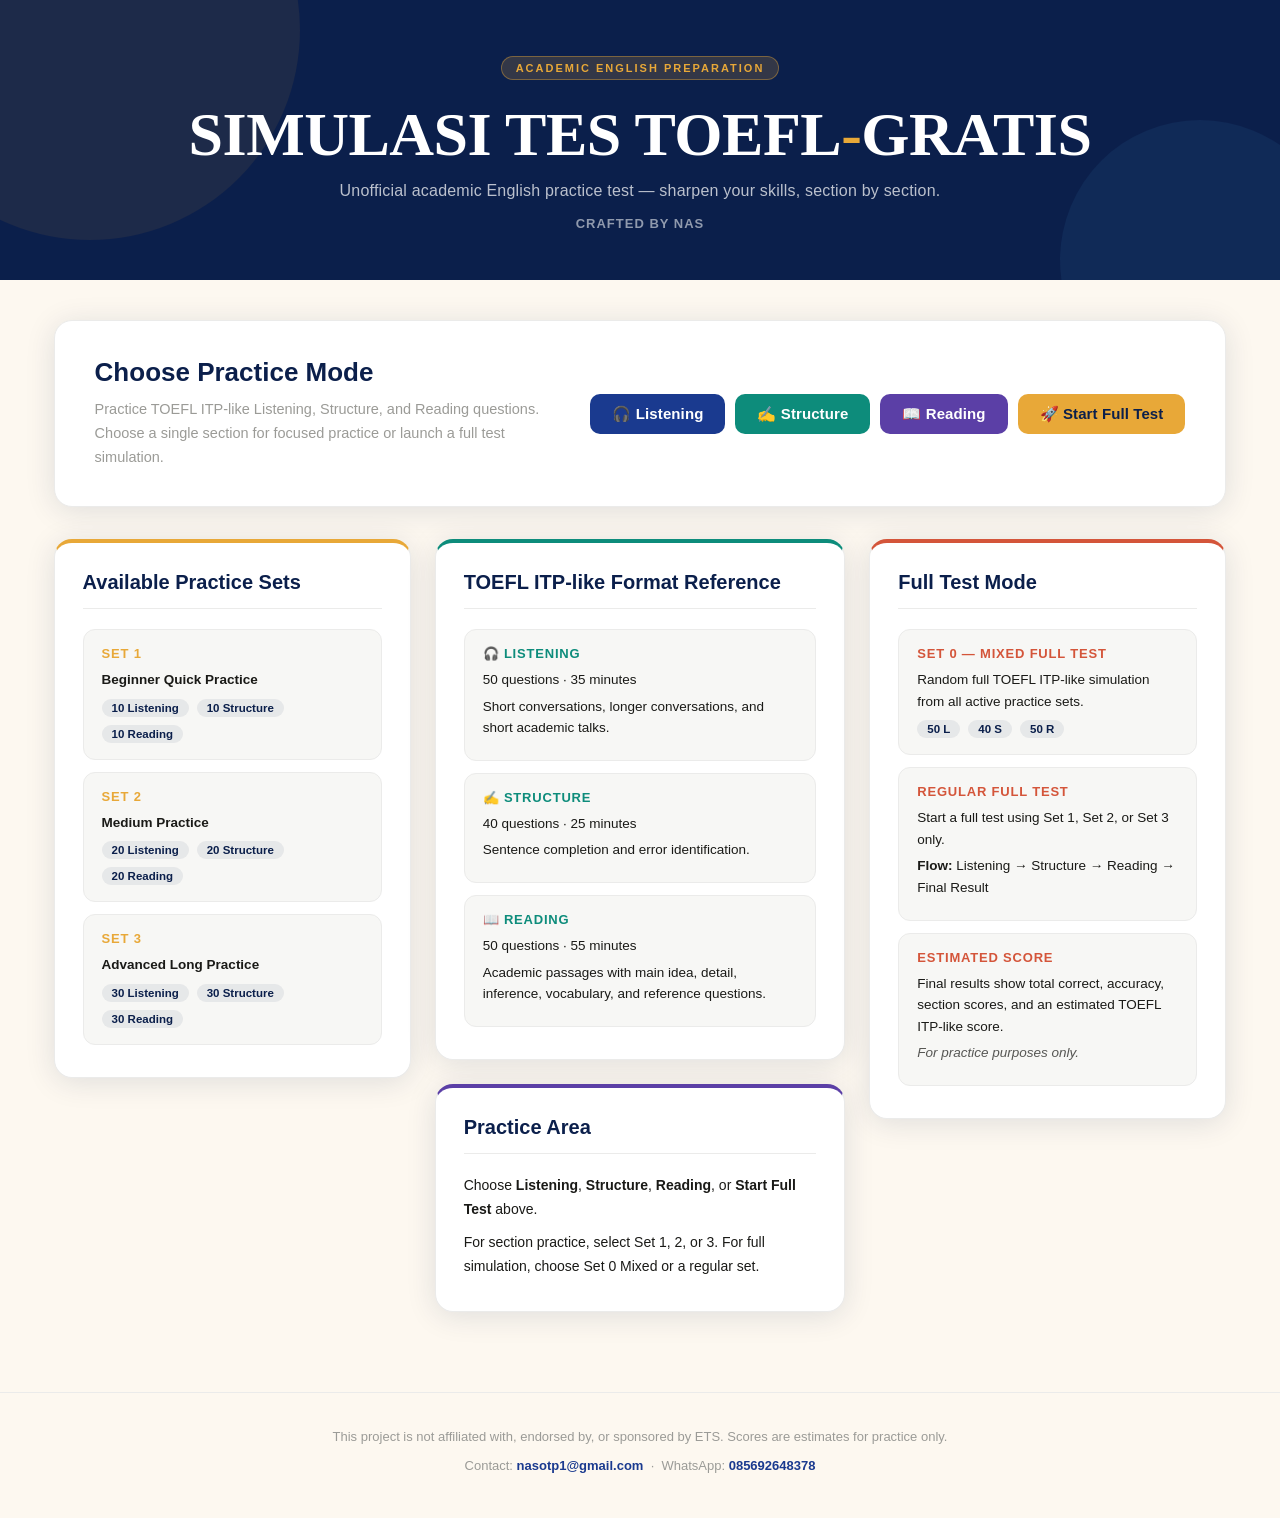
==== index.html @ b7a27ed0 "Add files via upload" ====
<!DOCTYPE html>
<html lang="en">
<head>
  <meta charset="UTF-8" />
  <meta name="viewport" content="width=device-width, initial-scale=1.0" />

  <title>Simulasi Tes TOEFL Online GRATIS</title>

  <link rel="stylesheet" href="css/style.css" />
</head>
<body>

  <header class="app-header">
    <div class="header-inner">
      <div class="header-badge">Academic English Preparation</div>

      <h1 class="app-title">
        SIMULASI TES TOEFL<span>-</span>GRATIS
      </h1>

      <p class="app-subtitle">
        Unofficial academic English practice test — sharpen your skills, section by section.
      </p>

      <span class="app-author">Crafted by Nas</span>
    </div>
  </header>

  <main class="container">

    <section class="intro-card">
      <div class="intro-left">
        <h2>Choose Practice Mode</h2>
        <p>
          Practice TOEFL ITP-like Listening, Structure, and Reading questions.
          Choose a single section for focused practice or launch a full test simulation.
        </p>
      </div>

      <div class="section-buttons">
        <button id="btn-nav-listening" onclick="handleMainNavClick('listening')">
          🎧 Listening
        </button>

        <button id="btn-nav-structure" onclick="handleMainNavClick('structure')">
          ✍️ Structure
        </button>

        <button id="btn-nav-reading" onclick="handleMainNavClick('reading')">
          📖 Reading
        </button>

        <button id="btn-nav-fulltest" class="btn-full-test" onclick="handleMainNavClick('fulltest')">
          🚀 Start Full Test
        </button>
      </div>
    </section>

    <div class="home-three-column">

      <section class="test-info color-block-sets">
        <h2>Available Practice Sets</h2>

        <div class="vertical-info-list">

          <div class="info-box">
            <h3>Set 1</h3>
            <p><strong>Beginner Quick Practice</strong></p>

            <div class="stat-row">
              <span class="stat-pill">10 Listening</span>
              <span class="stat-pill">10 Structure</span>
              <span class="stat-pill">10 Reading</span>
            </div>
          </div>

          <div class="info-box">
            <h3>Set 2</h3>
            <p><strong>Medium Practice</strong></p>

            <div class="stat-row">
              <span class="stat-pill">20 Listening</span>
              <span class="stat-pill">20 Structure</span>
              <span class="stat-pill">20 Reading</span>
            </div>
          </div>

          <div class="info-box">
            <h3>Set 3</h3>
            <p><strong>Advanced Long Practice</strong></p>

            <div class="stat-row">
              <span class="stat-pill">30 Listening</span>
              <span class="stat-pill">30 Structure</span>
              <span class="stat-pill">30 Reading</span>
            </div>
          </div>

        </div>
      </section>

      <div class="home-center-column">

        <section class="test-info color-block-reference">
          <h2>TOEFL ITP-like Format Reference</h2>

          <div class="vertical-info-list">

            <div class="info-box">
              <h3>🎧 Listening</h3>
              <p>50 questions · 35 minutes</p>
              <p>
                Short conversations, longer conversations, and short academic talks.
              </p>
            </div>

            <div class="info-box">
              <h3>✍️ Structure</h3>
              <p>40 questions · 25 minutes</p>
              <p>
                Sentence completion and error identification.
              </p>
            </div>

            <div class="info-box">
              <h3>📖 Reading</h3>
              <p>50 questions · 55 minutes</p>
              <p>
                Academic passages with main idea, detail, inference, vocabulary, and reference questions.
              </p>
            </div>

          </div>
        </section>

        <section id="practice-area" class="practice-area color-block-practice">
          <h2>Practice Area</h2>

          <p>
            Choose <strong>Listening</strong>, <strong>Structure</strong>,
            <strong>Reading</strong>, or <strong>Start Full Test</strong> above.
          </p>

          <p class="practice-note">
            For section practice, select Set 1, 2, or 3.
            For full simulation, choose Set 0 Mixed or a regular set.
          </p>
        </section>

      </div>

      <section class="test-info color-block-fulltest">
        <h2>Full Test Mode</h2>

        <div class="vertical-info-list">

          <div class="info-box">
            <h3>Set 0 — Mixed Full Test</h3>
            <p>
              Random full TOEFL ITP-like simulation from all active practice sets.
            </p>

            <div class="stat-row">
              <span class="stat-pill">50 L</span>
              <span class="stat-pill">40 S</span>
              <span class="stat-pill">50 R</span>
            </div>
          </div>

          <div class="info-box">
            <h3>Regular Full Test</h3>
            <p>
              Start a full test using Set 1, Set 2, or Set 3 only.
            </p>

            <p class="flow-text">
              <strong>Flow:</strong> Listening → Structure → Reading → Final Result
            </p>
          </div>

          <div class="info-box">
            <h3>Estimated Score</h3>
            <p>
              Final results show total correct, accuracy, section scores,
              and an estimated TOEFL ITP-like score.
            </p>

            <p class="muted-note">
              For practice purposes only.
            </p>
          </div>

        </div>
      </section>

    </div>

  </main>

  <footer class="app-footer">
    <p>
      This project is not affiliated with, endorsed by, or sponsored by ETS.
      Scores are estimates for practice only.
    </p>

    <p class="footer-contact">
      Contact:
      <a href="mailto:nasotp1@gmail.com">nasotp1@gmail.com</a>
      &nbsp;·&nbsp;
      WhatsApp:
      <a href="https://wa.me/6285692648378" target="_blank">085692648378</a>
    </p>
  </footer>

  <script>
    function scrollToPracticeArea() {
      const practiceArea = document.getElementById("practice-area");

      if (!practiceArea) {
        return;
      }

      setTimeout(function () {
        practiceArea.scrollIntoView({
          behavior: "smooth",
          block: "start"
        });
      }, 150);
    }

    function handleMainNavClick(mode) {
      if (mode === "fulltest") {
        loadFullTestIntro();
      } else {
        loadSection(mode);
      }

      scrollToPracticeArea();
    }
  </script>

  <script src="js/app.js"></script>
</body>
</html>
---- css/style.css ----
*,
*::before,
*::after {
  box-sizing: border-box;
  margin: 0;
  padding: 0;
}

:root {
  --navy: #0b1f4b;
  --blue: #1a3a8f;
  --accent: #e8a838;
  --teal: #0d8c7b;
  --coral: #d4553a;
  --violet: #5b3fa6;
  --cream: #fdf8f0;
  --gray50: #f7f7f5;
  --gray100: #ebebea;
  --gray400: #9b9b97;
  --gray700: #3d3d3a;
  --text: #1a1a17;
  --shadow: rgba(11, 31, 75, 0.12);
  --card-radius: 18px;
}

html {
  scroll-behavior: smooth;
}

body {
  font-family: "Segoe UI", Arial, sans-serif;
  background: var(--cream);
  color: var(--text);
  min-height: 100vh;
}

/* Header */

.app-header {
  position: relative;
  background: var(--navy);
  overflow: hidden;
  padding: 56px 24px 48px;
  text-align: center;
}

.app-header::before,
.app-header::after {
  content: "";
  position: absolute;
  border-radius: 50%;
  opacity: 0.08;
}

.app-header::before {
  width: 420px;
  height: 420px;
  top: -180px;
  left: -120px;
  background: var(--accent);
}

.app-header::after {
  width: 280px;
  height: 280px;
  bottom: -120px;
  right: -60px;
  background: #4fa3e0;
}

.header-inner {
  position: relative;
  z-index: 1;
}

.header-badge {
  display: inline-block;
  background: rgba(232, 168, 56, 0.18);
  color: var(--accent);
  border: 1px solid rgba(232, 168, 56, 0.4);
  font-size: 11px;
  font-weight: 700;
  letter-spacing: 2px;
  text-transform: uppercase;
  padding: 5px 14px;
  border-radius: 40px;
  margin-bottom: 20px;
}

.app-title {
  font-family: Georgia, "Times New Roman", serif;
  font-weight: 900;
  font-size: clamp(36px, 5vw, 62px);
  color: #ffffff;
  line-height: 1.1;
  letter-spacing: -0.5px;
}

.app-title span {
  color: var(--accent);
}

.app-subtitle {
  margin-top: 14px;
  font-size: 16px;
  color: rgba(255, 255, 255, 0.72);
  font-weight: 400;
  letter-spacing: 0.2px;
}

.app-author {
  display: inline-block;
  margin-top: 16px;
  font-size: 13px;
  font-weight: 600;
  color: rgba(255, 255, 255, 0.55);
  letter-spacing: 1px;
  text-transform: uppercase;
}

/* Layout */

.container {
  width: 96vw;
  max-width: 1680px;
  margin: 0 auto;
  padding: 40px 28px 60px;
}

.intro-card {
  background: #ffffff;
  border: 1px solid var(--gray100);
  border-radius: var(--card-radius);
  padding: 36px 40px;
  margin-bottom: 32px;
  box-shadow: 0 4px 30px var(--shadow);
  display: flex;
  align-items: center;
  gap: 40px;
  flex-wrap: wrap;
}

.intro-left {
  flex: 1;
  min-width: 240px;
}

.intro-card h2 {
  font-size: 26px;
  font-weight: 800;
  color: var(--navy);
  margin-bottom: 10px;
}

.intro-card p {
  font-size: 14.5px;
  color: var(--gray400);
  line-height: 1.65;
  max-width: 520px;
}

.home-three-column {
  display: grid;
  grid-template-columns: minmax(330px, 1fr) minmax(390px, 1.15fr) minmax(330px, 1fr);
  gap: 24px;
  align-items: start;
}

.home-center-column {
  display: flex;
  flex-direction: column;
  gap: 24px;
}

/* Main cards */

.test-info,
.practice-area {
  background: #ffffff;
  border: 1px solid var(--gray100);
  border-radius: var(--card-radius);
  padding: 28px 28px 32px;
  box-shadow: 0 4px 30px var(--shadow);
}

.color-block-sets {
  border-top: 4px solid var(--accent);
}

.color-block-reference {
  border-top: 4px solid var(--teal);
}

.color-block-fulltest {
  border-top: 4px solid var(--coral);
}

.color-block-practice {
  border-top: 4px solid var(--violet);
}

.test-info h2,
.practice-area h2 {
  font-size: 20px;
  font-weight: 800;
  color: var(--navy);
  margin-bottom: 20px;
  padding-bottom: 14px;
  border-bottom: 1px solid var(--gray100);
}

/* Buttons */

.section-buttons {
  display: flex;
  flex-wrap: wrap;
  gap: 10px;
  margin-top: 0;
  flex-shrink: 0;
}

button {
  font-family: "Segoe UI", Arial, sans-serif;
  font-size: 15px;
  font-weight: 700;
  border: none;
  border-radius: 10px;
  padding: 11px 22px;
  cursor: pointer;
  transition: all 0.18s ease;
  letter-spacing: 0.1px;
  background: var(--blue);
  color: #ffffff;
}

#btn-nav-listening {
  background: var(--blue);
  color: #ffffff;
}

#btn-nav-structure {
  background: var(--teal);
  color: #ffffff;
}

#btn-nav-reading {
  background: var(--violet);
  color: #ffffff;
}

#btn-nav-listening:hover {
  background: #0f2a6b;
  transform: translateY(-2px);
  box-shadow: 0 6px 18px rgba(26, 58, 143, 0.3);
}

#btn-nav-structure:hover {
  background: #09705f;
  transform: translateY(-2px);
  box-shadow: 0 6px 18px rgba(13, 140, 123, 0.3);
}

#btn-nav-reading:hover {
  background: #432f80;
  transform: translateY(-2px);
  box-shadow: 0 6px 18px rgba(91, 63, 166, 0.3);
}

.btn-full-test {
  background: var(--accent);
  color: var(--navy);
  font-weight: 800;
}

.btn-full-test:hover {
  background: #d4942b;
  transform: translateY(-2px);
  box-shadow: 0 6px 18px rgba(232, 168, 56, 0.38);
}

.main-button-active {
  background: #16a34a !important;
  color: #ffffff !important;
  box-shadow: 0 0 0 3px rgba(22, 163, 74, 0.25) !important;
}

.btn-full-test.main-button-active {
  background: #ea580c !important;
  color: #ffffff !important;
  box-shadow: 0 0 0 3px rgba(234, 88, 12, 0.25) !important;
}

button:disabled {
  background: #cbd5e1 !important;
  color: #64748b !important;
  cursor: not-allowed;
  transform: none;
  box-shadow: none;
}

/* Info boxes */

.vertical-info-list {
  display: flex;
  flex-direction: column;
  gap: 12px;
}

.info-box {
  background: var(--gray50);
  border: 1px solid var(--gray100);
  border-radius: 12px;
  padding: 16px 18px;
  transition: transform 0.15s ease, box-shadow 0.15s ease;
}

.info-box:hover {
  transform: translateY(-2px);
  box-shadow: 0 6px 20px var(--shadow);
}

.info-box h3 {
  font-size: 13px;
  font-weight: 800;
  letter-spacing: 0.8px;
  text-transform: uppercase;
  margin-bottom: 8px;
}

.color-block-sets .info-box h3 {
  color: var(--accent);
}

.color-block-reference .info-box h3 {
  color: var(--teal);
}

.color-block-fulltest .info-box h3 {
  color: var(--coral);
}

.color-block-practice .info-box h3 {
  color: var(--violet);
}

.info-box p {
  font-size: 13.5px;
  color: var(--text);
  line-height: 1.6;
  margin: 5px 0;
}

.info-box strong {
  color: var(--text);
}

.stat-row {
  display: flex;
  flex-wrap: wrap;
  gap: 8px;
  margin-top: 8px;
}

.stat-pill {
  font-size: 11.5px;
  font-weight: 700;
  padding: 3px 10px;
  border-radius: 20px;
  background: rgba(11, 31, 75, 0.07);
  color: var(--navy);
}

.practice-area p {
  font-size: 14px;
  color: var(--text);
  line-height: 1.7;
}

.practice-note,
.flow-text {
  margin-top: 10px;
}

.muted-note {
  margin-top: 6px;
  font-style: italic;
  opacity: 0.72;
}

/* Dynamic test content */

.question-card,
.passage-card,
.audio-box,
.score-box,
.restart-box {
  background: #ffffff;
  border: 1px solid #d7dde7;
  border-radius: 12px;
  padding: 18px;
  margin: 16px 0;
}

.question-card h3,
.passage-card h3,
.audio-box h3,
.score-box h3,
.restart-box h3 {
  margin-top: 0;
}

.question-meta {
  color: #475569;
  font-size: 14px;
}

.choice {
  display: block;
  background: #f8fafc;
  border: 1px solid #dbe3ef;
  border-radius: 8px;
  padding: 10px;
  margin: 9px 0;
  cursor: pointer;
}

.choice:hover {
  background: #eff6ff;
  border-color: #93c5fd;
}

.choice input {
  margin-right: 8px;
}

.explanation {
  margin-top: 12px;
  line-height: 1.5;
}

.correct {
  color: #16a34a;
  font-weight: bold;
}

.wrong {
  color: #dc2626;
  font-weight: bold;
}

.passage-text {
  line-height: 1.7;
  white-space: pre-line;
}

.audio-box {
  background: #f8fafc;
  border-color: #cbd5e1;
}

.audio-controls {
  display: flex;
  flex-wrap: wrap;
  gap: 10px;
  margin: 14px 0;
}

.audio-status {
  margin-top: 10px;
  font-weight: bold;
  color: #475569;
}

.btn-play {
  background: #2563eb;
  color: #ffffff;
}

.btn-pause {
  background: #f59e0b;
  color: #111827;
}

.btn-resume {
  background: #16a34a;
  color: #ffffff;
}

.btn-stop {
  background: #dc2626;
  color: #ffffff;
}

.btn-play.active,
.btn-pause.active,
.btn-resume.active,
.btn-stop.active {
  box-shadow: 0 0 0 3px rgba(37, 99, 235, 0.25);
  transform: translateY(-1px);
}

.btn-stop:hover {
  background: #b91c1c;
}

.timer-box {
  display: flex;
  justify-content: space-between;
  align-items: center;
  background: #ecfeff;
  border: 1px solid #67e8f9;
  border-radius: 10px;
  padding: 14px 18px;
  margin: 16px 0;
}

.timer-box p {
  margin: 5px 0 0;
  color: #475569;
  font-size: 14px;
}

.timer-display {
  font-size: 30px;
  font-weight: bold;
  color: #0e7490;
}

.timer-warning {
  background: #fef9c3;
  border-color: #facc15;
}

.timer-warning .timer-display {
  color: #a16207;
}

.timer-danger {
  background: #fee2e2;
  border-color: #ef4444;
}

.timer-danger .timer-display {
  color: #b91c1c;
}

.score-box {
  background: #f0fdf4;
  border-color: #86efac;
}

.score-box p {
  line-height: 1.5;
}

.restart-box {
  background: #f8fafc;
  border-color: #cbd5e1;
}

.restart-buttons {
  display: flex;
  flex-wrap: wrap;
  gap: 10px;
}

.btn-restart {
  background: #2563eb;
  color: #ffffff;
}

.btn-shuffle {
  background: #7c3aed;
  color: #ffffff;
}

.btn-shuffle:hover {
  background: #5b21b6;
}

/* Footer */

.app-footer {
  text-align: center;
  padding: 32px 24px 40px;
  font-size: 13px;
  color: var(--gray400);
  line-height: 1.8;
  border-top: 1px solid var(--gray100);
  margin-top: 20px;
}

.app-footer a {
  color: var(--blue);
  text-decoration: none;
  font-weight: 600;
}

.app-footer a:hover {
  text-decoration: underline;
}

.footer-contact {
  margin-top: 6px;
}

code {
  background: #e5e7eb;
  color: #111827;
  padding: 2px 5px;
  border-radius: 4px;
}

/* Responsive */

@media (max-width: 1100px) {
  .home-three-column {
    grid-template-columns: 1fr 1fr;
  }

  .home-three-column > .test-info:last-child {
    grid-column: 1 / -1;
  }
}

@media (max-width: 720px) {
  .app-header {
    padding: 42px 18px 36px;
  }

  .app-title {
    font-size: 34px;
  }

  .app-subtitle {
    font-size: 14px;
  }

  .home-three-column {
    grid-template-columns: 1fr;
  }

  .intro-card {
    flex-direction: column;
    align-items: stretch;
    gap: 24px;
    padding: 28px 22px;
  }

  .section-buttons {
    flex-direction: column;
  }

  .section-buttons button,
  .audio-controls button,
  .restart-buttons button {
    width: 100%;
  }

  .container {
    width: 100%;
    padding: 24px 16px 48px;
  }

  .test-info,
  .practice-area {
    padding: 22px 20px 26px;
  }

  .timer-box {
    flex-direction: column;
    align-items: flex-start;
    gap: 10px;
  }

  .timer-display {
    font-size: 26px;
  }
}
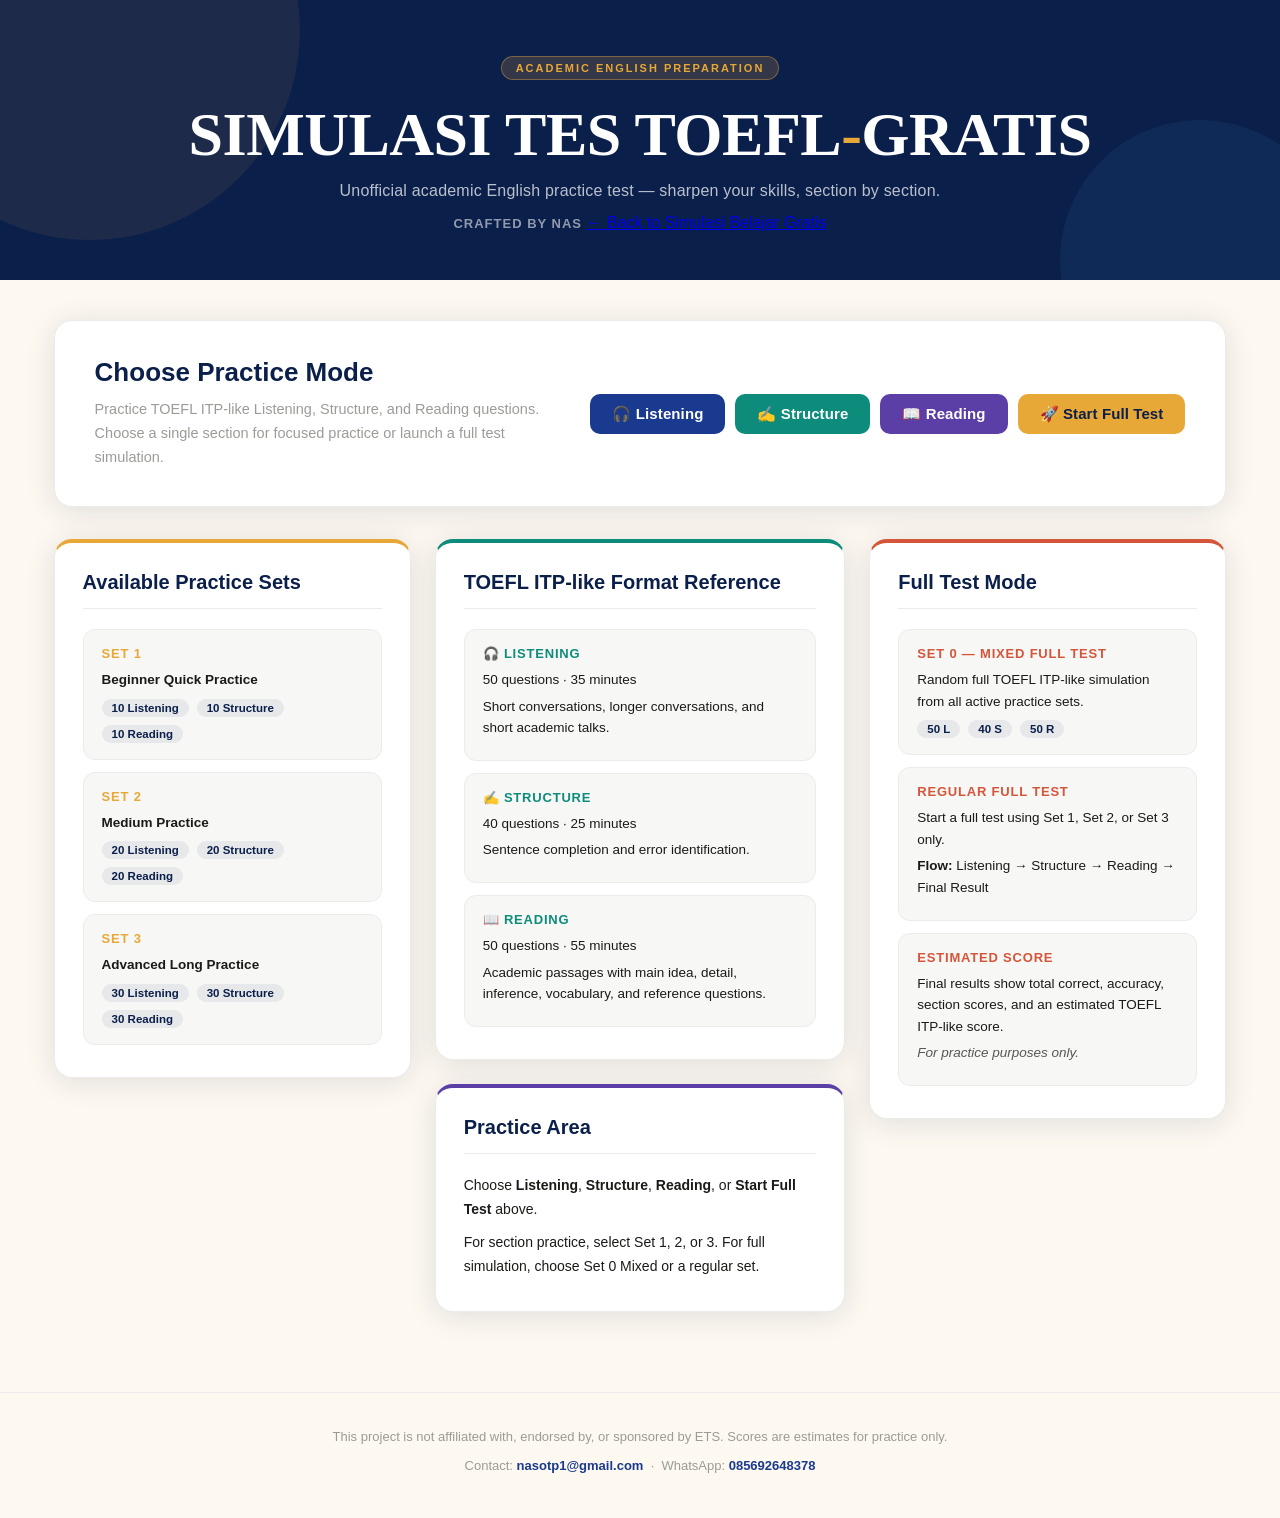
==== commit cb40bd4e: "Add header actions with link to home portal Replaced author span with a header actions div containin" ====
--- a/index.html
+++ b/index.html
@@ -22,7 +22,19 @@
         Unofficial academic English practice test — sharpen your skills, section by section.
       </p>
 
-      <span class="app-author">Crafted by Nas</span>
+      <div class="header-actions">
+  <span class="app-author">Crafted by Nas</span>
+
+  <a
+    class="home-portal-link"
+    href="https://sagaevans.github.io/SIMULASI-BELAJAR-GRATIS/"
+  >
+    ← Back to Simulasi Belajar Gratis
+  </a>
+</div>
+
+
+      
     </div>
   </header>
 
@@ -241,4 +253,4 @@
 
   <script src="js/app.js"></script>
 </body>
-</html>+</html>
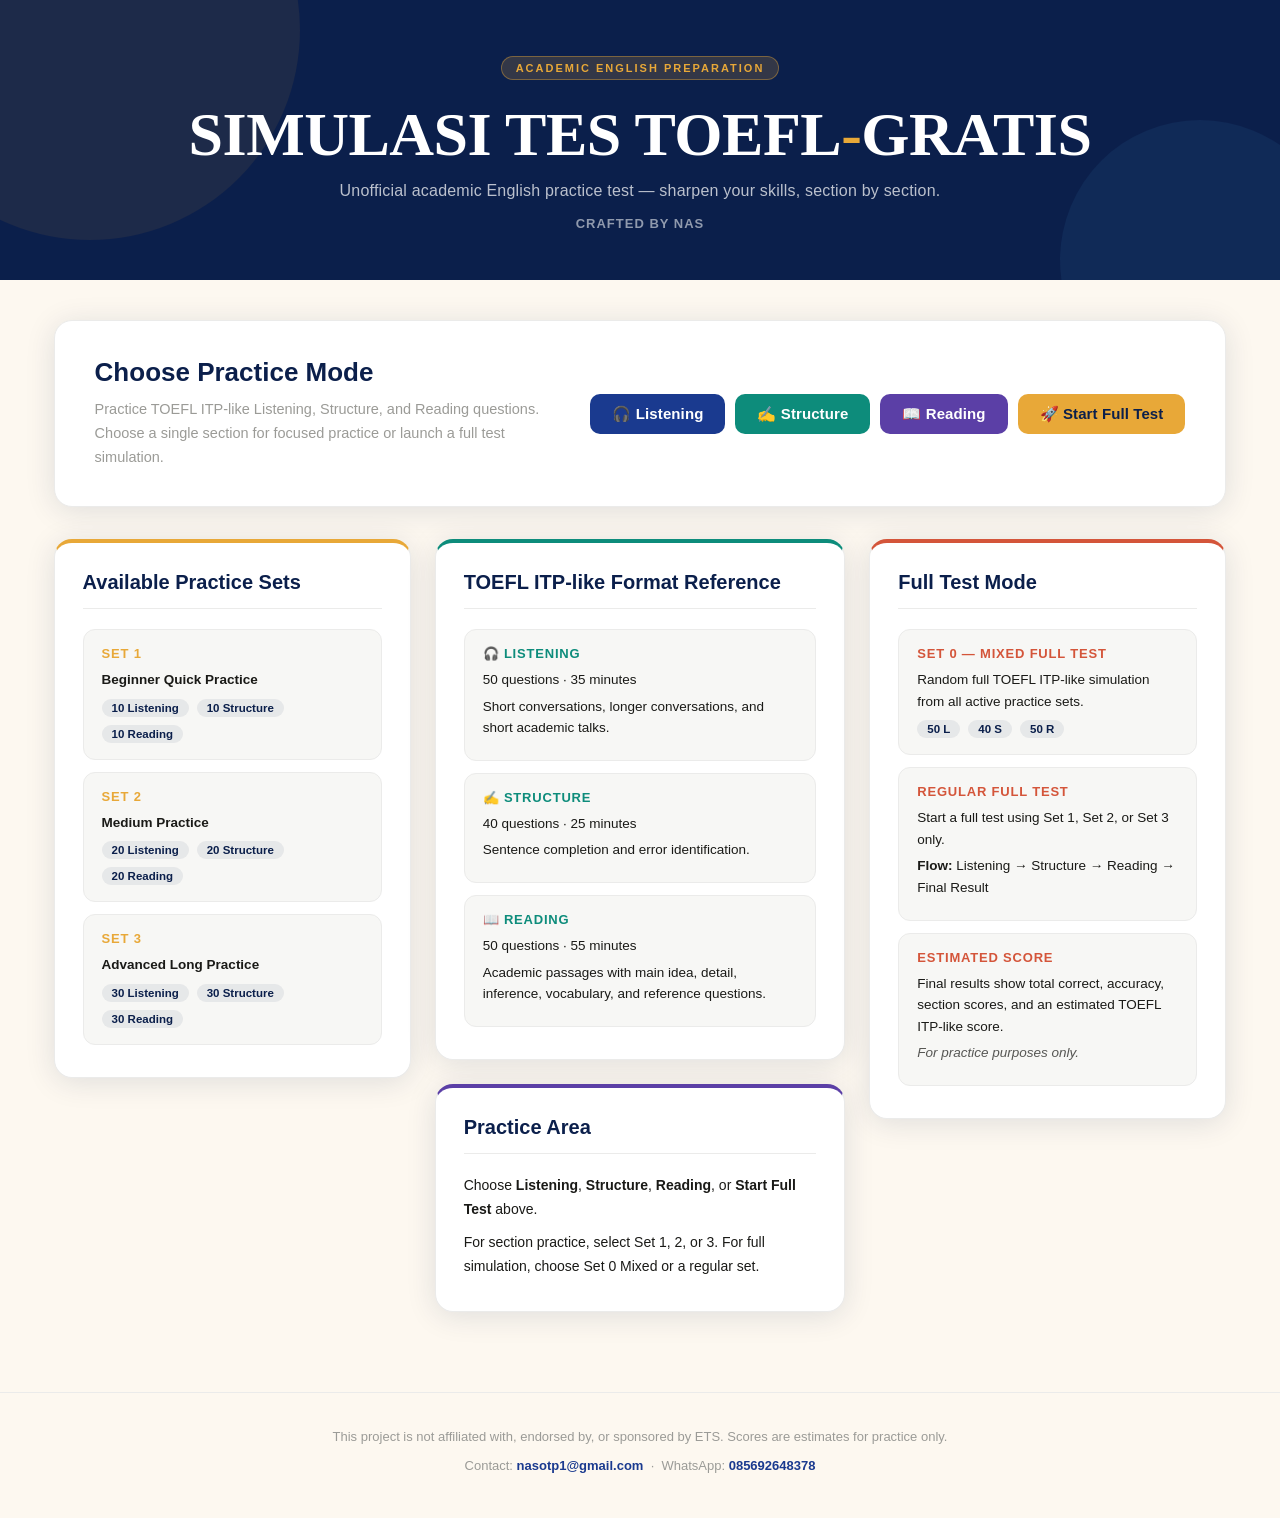
==== commit 7e84753b: "Update index.html" ====
--- a/index.html
+++ b/index.html
@@ -22,19 +22,7 @@
         Unofficial academic English practice test — sharpen your skills, section by section.
       </p>
 
-      <div class="header-actions">
-  <span class="app-author">Crafted by Nas</span>
-
-  <a
-    class="home-portal-link"
-    href="https://sagaevans.github.io/SIMULASI-BELAJAR-GRATIS/"
-  >
-    ← Back to Simulasi Belajar Gratis
-  </a>
-</div>
-
-
-      
+      <span class="app-author">Crafted by Nas</span>
     </div>
   </header>
 
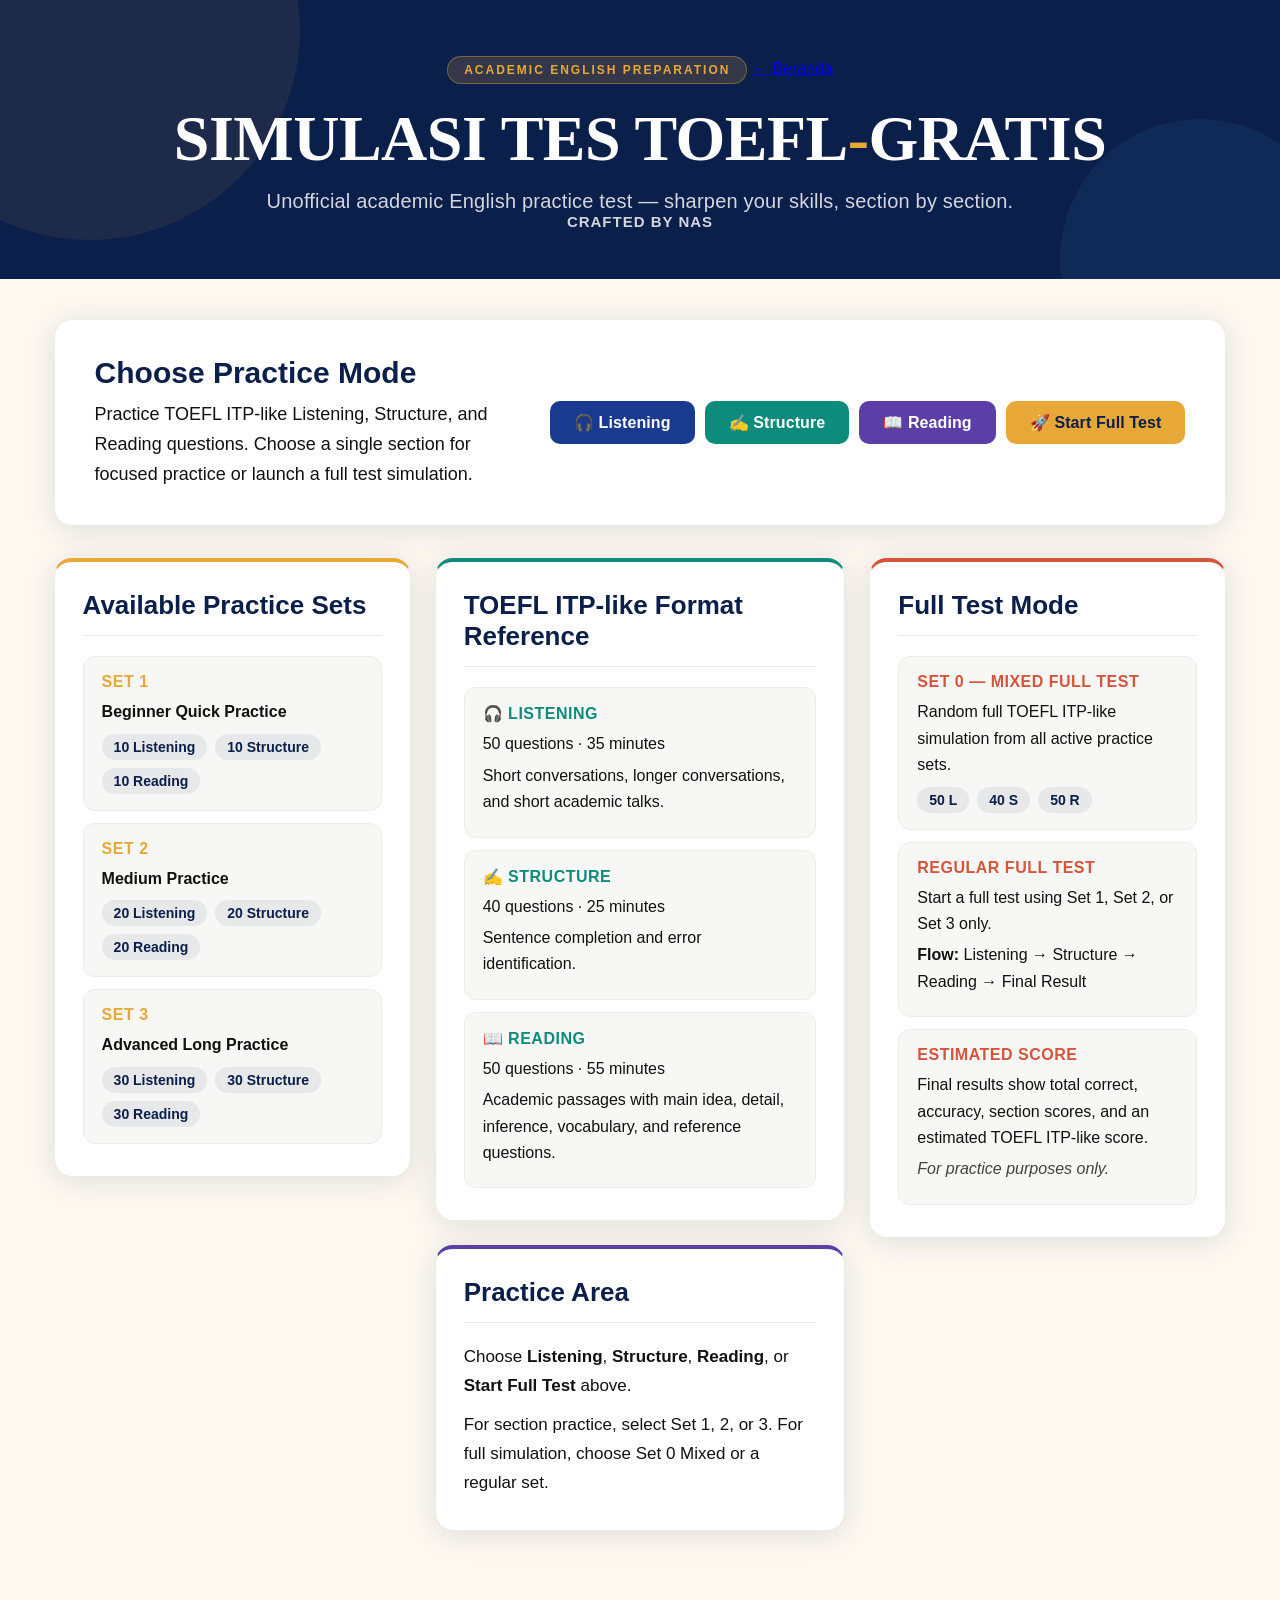
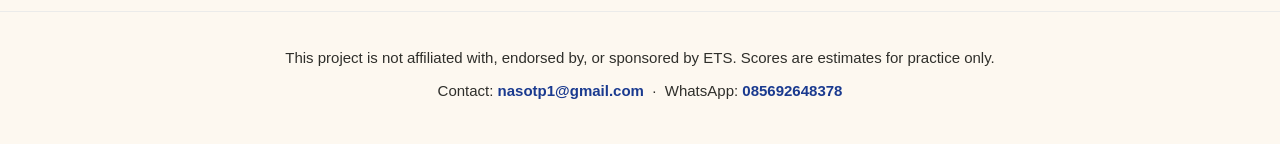
==== commit 9675353a: "Update index.html" ====
--- a/index.html
+++ b/index.html
@@ -13,7 +13,9 @@
   <header class="app-header">
     <div class="header-inner">
       <div class="header-badge">Academic English Preparation</div>
-
+         <a href="https://sagaevans.github.io/SIMULASI-BELAJAR-GRATIS/" class="btn-home">
+      ← Beranda
+          </a>
       <h1 class="app-title">
         SIMULASI TES TOEFL<span>-</span>GRATIS
       </h1>
--- a/css/style.css
+++ b/css/style.css
@@ -16,9 +16,9 @@
   --cream: #fdf8f0;
   --gray50: #f7f7f5;
   --gray100: #ebebea;
-  --gray400: #9b9b97;
-  --gray700: #3d3d3a;
-  --text: #1a1a17;
+  --gray400: #7a7a75;
+  --gray700: #2f2f2b;
+  --text: #111111;
   --shadow: rgba(11, 31, 75, 0.12);
   --card-radius: 18px;
 }
@@ -78,11 +78,11 @@
   background: rgba(232, 168, 56, 0.18);
   color: var(--accent);
   border: 1px solid rgba(232, 168, 56, 0.4);
-  font-size: 11px;
-  font-weight: 700;
+  font-size: 12px;
+  font-weight: 800;
   letter-spacing: 2px;
   text-transform: uppercase;
-  padding: 5px 14px;
+  padding: 6px 16px;
   border-radius: 40px;
   margin-bottom: 20px;
 }
@@ -90,7 +90,7 @@
 .app-title {
   font-family: Georgia, "Times New Roman", serif;
   font-weight: 900;
-  font-size: clamp(36px, 5vw, 62px);
+  font-size: clamp(38px, 5vw, 68px);
   color: #ffffff;
   line-height: 1.1;
   letter-spacing: -0.5px;
@@ -101,21 +101,49 @@
 }
 
 .app-subtitle {
-  margin-top: 14px;
-  font-size: 16px;
-  color: rgba(255, 255, 255, 0.72);
-  font-weight: 400;
+  margin-top: 16px;
+  font-size: 20px;
+  color: rgba(255, 255, 255, 0.82);
+  font-weight: 500;
   letter-spacing: 0.2px;
+}
+
+.header-actions {
+  display: flex;
+  flex-direction: column;
+  align-items: center;
+  gap: 10px;
+  margin-top: 16px;
 }
 
 .app-author {
   display: inline-block;
-  margin-top: 16px;
-  font-size: 13px;
-  font-weight: 600;
-  color: rgba(255, 255, 255, 0.55);
+  font-size: 15px;
+  font-weight: 700;
+  color: rgba(255, 255, 255, 0.82);
   letter-spacing: 1px;
   text-transform: uppercase;
+}
+
+.home-portal-link,
+.home-portal-link:visited,
+.home-portal-link:active {
+  display: inline-block;
+  background: rgba(232, 168, 56, 0.16);
+  color: #ffffff;
+  border: 1px solid rgba(232, 168, 56, 0.45);
+  border-radius: 999px;
+  padding: 9px 18px;
+  font-size: 15px;
+  font-weight: 800;
+  text-decoration: none;
+  transition: 0.18s ease;
+}
+
+.home-portal-link:hover {
+  background: rgba(232, 168, 56, 0.34);
+  color: #ffffff;
+  transform: translateY(-1px);
 }
 
 /* Layout */
@@ -146,17 +174,17 @@
 }
 
 .intro-card h2 {
-  font-size: 26px;
-  font-weight: 800;
+  font-size: 30px;
+  font-weight: 900;
   color: var(--navy);
   margin-bottom: 10px;
 }
 
 .intro-card p {
-  font-size: 14.5px;
-  color: var(--gray400);
+  font-size: 18px;
+  color: var(--text);
   line-height: 1.65;
-  max-width: 520px;
+  max-width: 680px;
 }
 
 .home-three-column {
@@ -201,8 +229,8 @@
 
 .test-info h2,
 .practice-area h2 {
-  font-size: 20px;
-  font-weight: 800;
+  font-size: 26px;
+  font-weight: 900;
   color: var(--navy);
   margin-bottom: 20px;
   padding-bottom: 14px;
@@ -221,11 +249,11 @@
 
 button {
   font-family: "Segoe UI", Arial, sans-serif;
-  font-size: 15px;
-  font-weight: 700;
+  font-size: 16px;
+  font-weight: 800;
   border: none;
   border-radius: 10px;
-  padding: 11px 22px;
+  padding: 12px 24px;
   cursor: pointer;
   transition: all 0.18s ease;
   letter-spacing: 0.1px;
@@ -233,48 +261,48 @@
   color: #ffffff;
 }
 
-#btn-nav-listening {
-  background: var(--blue);
-  color: #ffffff;
-}
-
-#btn-nav-structure {
-  background: var(--teal);
-  color: #ffffff;
-}
-
-#btn-nav-reading {
-  background: var(--violet);
-  color: #ffffff;
-}
-
-#btn-nav-listening:hover {
+button:hover {
   background: #0f2a6b;
   transform: translateY(-2px);
   box-shadow: 0 6px 18px rgba(26, 58, 143, 0.3);
 }
 
+#btn-nav-listening {
+  background: var(--blue);
+  color: #ffffff;
+}
+
+#btn-nav-structure {
+  background: var(--teal);
+  color: #ffffff;
+}
+
+#btn-nav-reading {
+  background: var(--violet);
+  color: #ffffff;
+}
+
+#btn-nav-listening:hover {
+  background: #0f2a6b;
+}
+
 #btn-nav-structure:hover {
   background: #09705f;
-  transform: translateY(-2px);
-  box-shadow: 0 6px 18px rgba(13, 140, 123, 0.3);
 }
 
 #btn-nav-reading:hover {
   background: #432f80;
-  transform: translateY(-2px);
-  box-shadow: 0 6px 18px rgba(91, 63, 166, 0.3);
 }
 
 .btn-full-test {
   background: var(--accent);
   color: var(--navy);
-  font-weight: 800;
+  font-weight: 900;
 }
 
 .btn-full-test:hover {
   background: #d4942b;
-  transform: translateY(-2px);
+  color: var(--navy);
   box-shadow: 0 6px 18px rgba(232, 168, 56, 0.38);
 }
 
@@ -320,9 +348,9 @@
 }
 
 .info-box h3 {
-  font-size: 13px;
-  font-weight: 800;
-  letter-spacing: 0.8px;
+  font-size: 16px;
+  font-weight: 900;
+  letter-spacing: 0.5px;
   text-transform: uppercase;
   margin-bottom: 8px;
 }
@@ -344,14 +372,15 @@
 }
 
 .info-box p {
-  font-size: 13.5px;
+  font-size: 16px;
   color: var(--text);
-  line-height: 1.6;
+  line-height: 1.65;
   margin: 5px 0;
 }
 
 .info-box strong {
   color: var(--text);
+  font-weight: 900;
 }
 
 .stat-row {
@@ -362,16 +391,16 @@
 }
 
 .stat-pill {
-  font-size: 11.5px;
-  font-weight: 700;
-  padding: 3px 10px;
+  font-size: 14px;
+  font-weight: 800;
+  padding: 5px 12px;
   border-radius: 20px;
   background: rgba(11, 31, 75, 0.07);
   color: var(--navy);
 }
 
 .practice-area p {
-  font-size: 14px;
+  font-size: 17px;
   color: var(--text);
   line-height: 1.7;
 }
@@ -384,7 +413,7 @@
 .muted-note {
   margin-top: 6px;
   font-style: italic;
-  opacity: 0.72;
+  opacity: 0.78;
 }
 
 /* Dynamic test content */
@@ -397,7 +426,7 @@
   background: #ffffff;
   border: 1px solid #d7dde7;
   border-radius: 12px;
-  padding: 18px;
+  padding: 20px;
   margin: 16px 0;
 }
 
@@ -407,21 +436,36 @@
 .score-box h3,
 .restart-box h3 {
   margin-top: 0;
+  font-size: 22px;
+  color: var(--navy);
+}
+
+.question-card p,
+.passage-card p,
+.audio-box p,
+.score-box p,
+.restart-box p {
+  font-size: 17px;
+  color: var(--text);
+  line-height: 1.65;
 }
 
 .question-meta {
-  color: #475569;
-  font-size: 14px;
+  color: #334155;
+  font-size: 15px;
 }
 
 .choice {
   display: block;
   background: #f8fafc;
   border: 1px solid #dbe3ef;
-  border-radius: 8px;
-  padding: 10px;
-  margin: 9px 0;
+  border-radius: 10px;
+  padding: 13px;
+  margin: 10px 0;
   cursor: pointer;
+  font-size: 17px;
+  color: var(--text);
+  line-height: 1.5;
 }
 
 .choice:hover {
@@ -436,6 +480,7 @@
 .explanation {
   margin-top: 12px;
   line-height: 1.5;
+  font-size: 16px;
 }
 
 .correct {
@@ -449,8 +494,9 @@
 }
 
 .passage-text {
-  line-height: 1.7;
+  line-height: 1.75;
   white-space: pre-line;
+  font-size: 17px;
 }
 
 .audio-box {
@@ -468,7 +514,8 @@
 .audio-status {
   margin-top: 10px;
   font-weight: bold;
-  color: #475569;
+  color: #334155;
+  font-size: 16px;
 }
 
 .btn-play {
@@ -516,12 +563,12 @@
 
 .timer-box p {
   margin: 5px 0 0;
-  color: #475569;
-  font-size: 14px;
+  color: #334155;
+  font-size: 15px;
 }
 
 .timer-display {
-  font-size: 30px;
+  font-size: 32px;
   font-weight: bold;
   color: #0e7490;
 }
@@ -549,10 +596,6 @@
   border-color: #86efac;
 }
 
-.score-box p {
-  line-height: 1.5;
-}
-
 .restart-box {
   background: #f8fafc;
   border-color: #cbd5e1;
@@ -583,8 +626,8 @@
 .app-footer {
   text-align: center;
   padding: 32px 24px 40px;
-  font-size: 13px;
-  color: var(--gray400);
+  font-size: 15px;
+  color: var(--gray700);
   line-height: 1.8;
   border-top: 1px solid var(--gray100);
   margin-top: 20px;
@@ -593,7 +636,7 @@
 .app-footer a {
   color: var(--blue);
   text-decoration: none;
-  font-weight: 600;
+  font-weight: 800;
 }
 
 .app-footer a:hover {
@@ -633,7 +676,7 @@
   }
 
   .app-subtitle {
-    font-size: 14px;
+    font-size: 15px;
   }
 
   .home-three-column {
@@ -676,4 +719,4 @@
   .timer-display {
     font-size: 26px;
   }
-}+}
